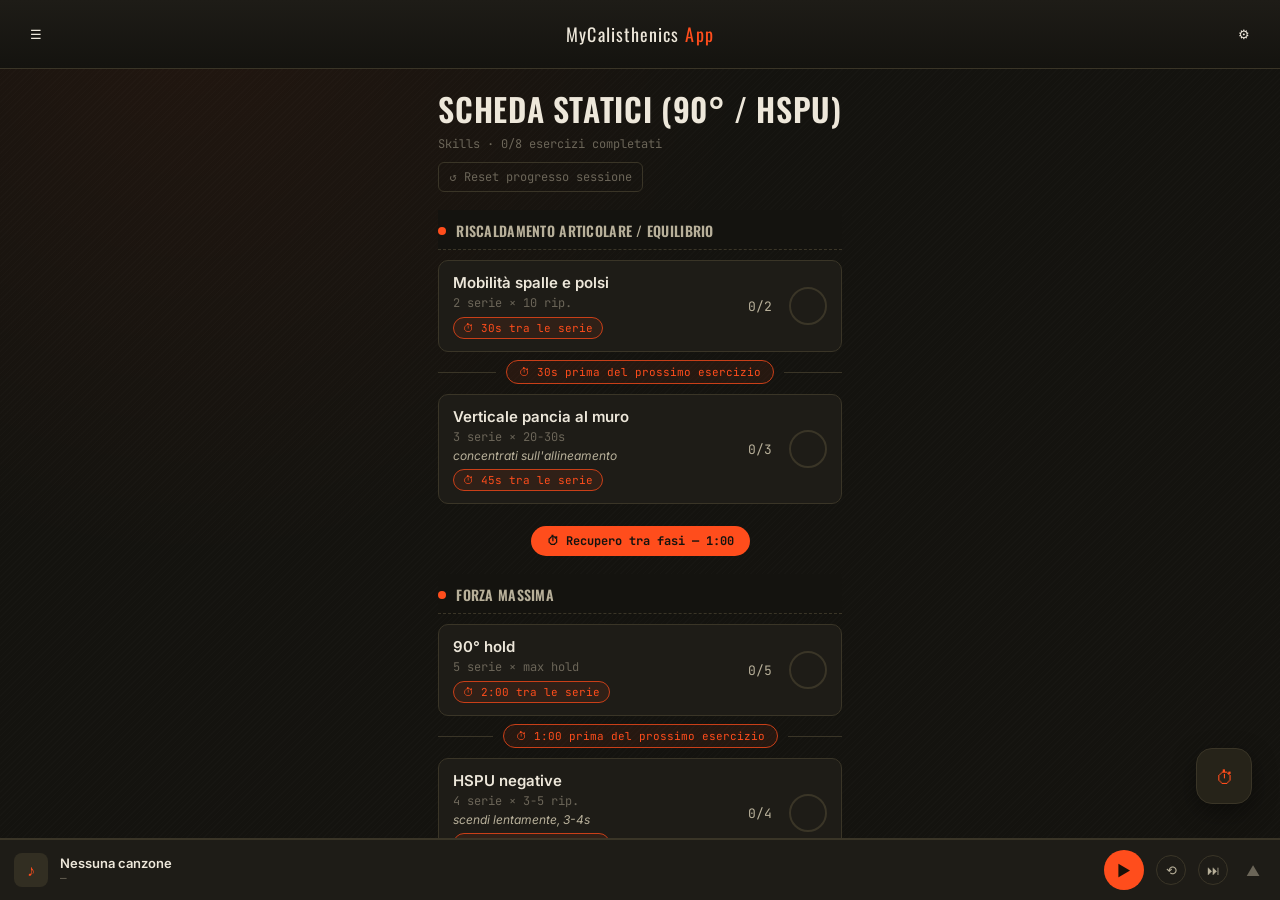
==== index.html @ 00077cb5 "Add files via upload" ====
<!DOCTYPE html>
<html lang="it">
<head>
<meta charset="UTF-8">
<meta name="viewport" content="width=device-width, initial-scale=1, viewport-fit=cover, maximum-scale=1">
<title>MyCalisthenicsApp</title>
<meta name="theme-color" content="#14130f">
<link rel="manifest" href="manifest.json">
<link rel="icon" href="icons/icon-192.png">
<link rel="apple-touch-icon" href="icons/icon-192.png">
<meta name="apple-mobile-web-app-capable" content="yes">
<meta name="apple-mobile-web-app-status-bar-style" content="black-translucent">
<link rel="stylesheet" href="css/style.css">
</head>
<body>
<div id="app">

  <div class="drawer-overlay" id="drawerOverlay"></div>
  <nav class="drawer" id="drawer">
    <div class="drawer-header"><h2>MyCalisthenicsApp</h2></div>
    <div class="nav-tabs" id="navTabs">
      <button class="nav-tab active" data-view="workout">🏋 Allenamento</button>
      <button class="nav-tab" data-view="goals">🎯 Obiettivi</button>
      <button class="nav-tab" data-view="calendar">📅 Calendario</button>
      <button class="nav-tab" data-view="timer">⏱ Timer</button>
      <button class="nav-tab" data-view="journal">📓 Diario</button>
      <button class="nav-tab" data-view="settings">⚙ Impostazioni</button>
    </div>
    <div class="drawer-list" id="drawerList"></div>
    <div style="padding:10px;" id="drawerAddPlanWrap">
      <button class="btn-add" id="drawerAddPlan">+ Nuova scheda</button>
    </div>
  </nav>

  <div class="app-main-col">
    <header class="topbar">
      <button class="icon-btn" id="btnMenu" aria-label="Menu">☰</button>
      <div class="brand" id="topbarTitle">MyCalisthenics<span>App</span></div>
      <button class="icon-btn" id="btnSettings" aria-label="Impostazioni">⚙</button>
    </header>

    <main id="view-workout"></main>

    <main id="view-goals" class="hidden">
      <div class="settings-header"><h1>Obiettivi</h1></div>
      <div class="quote-banner" id="goalsQuoteBanner"></div>
      <div class="settings-section">
        <h2>In corso</h2>
        <div id="goalsActiveList"></div>
      </div>
      <div class="settings-section">
        <h2>Raggiunti</h2>
        <div id="goalsAchievedList"></div>
      </div>
      <button class="btn-add" id="btnAddGoal">+ Nuovo obiettivo</button>
    </main>

    <main id="view-calendar" class="hidden">
      <div class="settings-header"><h1>Calendario</h1></div>
      <div class="cal-nav">
        <button class="icon-btn" id="calPrev">←</button>
        <div class="cal-month-label" id="calMonthLabel"></div>
        <button class="icon-btn" id="calNext">→</button>
      </div>
      <div class="cal-grid" id="calGrid"></div>
      <div class="cal-legend">
        <span><span class="dot" style="background:#ff4d1c"></span>Allenamento</span>
        <span><span class="dot" style="background:#7fb069"></span>Cardio</span>
        <span><span class="dot" style="background:#6b6558"></span>Rest day</span>
        <span><span class="dot" style="background:#5b8dae"></span>Personalizzato</span>
        <span><span class="dot" style="background:#c58bf2"></span>Scadenza obiettivo</span>
        <span><span class="dot" style="background:gold"></span>Obiettivo raggiunto</span>
      </div>
      <div class="settings-section" style="margin-top:20px;">
        <h2>Prossimi giorni programmati</h2>
        <div id="calUpcomingList"></div>
      </div>
    </main>

    <main id="view-journal" class="hidden">
      <div class="settings-header"><h1>Diario</h1></div>
      <button class="btn-add" id="btnAddNote" style="margin-bottom:14px;">+ Nuova nota</button>
      <div id="journalList"></div>
    </main>

    <main id="view-timer" class="hidden">
      <div class="fulltimer">
        <div class="timer-panel">
          <h3>Cronometro</h3>
          <div class="timer-display-big stopwatchDisplayFull">00:00</div>
          <div class="timer-controls-full">
            <button class="timer-start-btn stopwatchStartBtnFull" id="stopwatchStartBtnFull">Avvia</button>
            <button class="timer-reset-btn stopwatchResetBtnFull" id="stopwatchResetBtnFull">Reset</button>
          </div>
          <div class="field beep-interval-field">
            <label>Avviso ogni tot secondi (0 = disattivato)</label>
            <input type="number" id="stopwatchBeepInterval" min="0" placeholder="es. 60 per un circuito EMOM">
          </div>
        </div>

        <div class="timer-panel">
          <h3>Timer</h3>
          <div class="timer-label-full" id="restTimerLabelFull"></div>
          <div class="timer-display-big restTimerDisplayFull">01:00</div>
          <div class="timer-adjust-row big" id="restTimerAdjustFull">
            <button data-adj="-15">-15s</button>
            <button data-adj="-5">-5s</button>
            <button data-adj="5">+5s</button>
            <button data-adj="15">+15s</button>
          </div>
          <div class="timer-controls-full">
            <button class="timer-start-btn restTimerStartBtnFull" id="restTimerStartBtnFull">Avvia</button>
            <button class="timer-reset-btn restTimerResetBtnFull" id="restTimerResetBtnFull">Reset</button>
          </div>
        </div>
      </div>
    </main>

    <main id="view-settings" class="hidden">
      <div class="settings-header"><h1>Impostazioni</h1></div>

      <div class="settings-section">
        <h2>Schede di allenamento</h2>
        <div id="settingsPlansList"></div>
        <button class="btn-add" id="btnAddPlanSettings">+ Aggiungi scheda</button>
      </div>

      <div class="settings-section">
        <h2>Fasi musicali</h2>
        <div id="settingsMusicSectionsList"></div>
        <button class="btn-add" id="btnAddMusicSection">+ Aggiungi fase</button>
      </div>

      <div class="settings-section">
        <h2>Playlist</h2>
        <div id="settingsTracksList"></div>
        <button class="btn-add" id="btnAddTrack">+ Aggiungi canzone</button>
      </div>

      <div class="settings-section">
        <h2>Dati</h2>
        <div class="card-row">
          <div class="r-info">
            <div class="r-title">Esporta backup</div>
            <div class="r-sub">scarica un file con schede, playlist, obiettivi, note e calendario</div>
          </div>
          <button class="icon-mini" id="btnExportBackup">⬇</button>
        </div>
        <div class="card-row">
          <div class="r-info">
            <div class="r-title">Importa e unisci backup</div>
            <div class="r-sub">aggiunge i dati di un backup senza cancellare quelli già presenti</div>
          </div>
          <button class="icon-mini" id="btnImportBackup">⬆</button>
        </div>
        <input type="file" id="importBackupInput" accept="application/json" style="display:none;">
        <div class="card-row">
          <div class="r-info">
            <div class="r-title">Ripristina schede di esempio</div>
            <div class="r-sub">non tocca canzoni, obiettivi, diario o calendario</div>
          </div>
          <button class="icon-mini" id="btnResetPlans">↺</button>
        </div>
      </div>
    </main>
  </div>

  <!-- Floating timer widget -->
  <div class="timer-widget collapsed" id="timerWidget">
    <button class="timer-toggle" id="timerToggleBtn">⏱</button>
    <div class="timer-body">
      <div class="timer-drag-handle" id="timerDragHandle">⠿</div>
      <button class="timer-close" id="timerCloseBtn">✕</button>
      <div class="timer-label" id="timerLabel"></div>
      <div class="timer-mode-switch">
        <button id="modeTimerBtn" class="active mode-timer-btn">Timer</button>
        <button id="modeStopwatchBtn" class="mode-stopwatch-btn">Cronometro</button>
      </div>
      <div class="timer-display" id="timerDisplay">01:00</div>
      <div class="timer-adjust" id="timerAdjustRow">
        <button data-adj="-15">-15s</button>
        <button data-adj="-5">-5s</button>
        <button data-adj="5">+5s</button>
        <button data-adj="15">+15s</button>
      </div>
      <div class="timer-controls">
        <button class="btn-start" id="timerStartBtn">Avvia</button>
        <button class="btn-reset" id="timerResetBtn">Reset</button>
      </div>
    </div>
  </div>

  <!-- Bottom player -->
  <div class="player">
    <div class="playlist-sheet" id="playlistSheet"></div>
    <div class="player-bar">
      <div class="player-note">♪</div>
      <div class="player-meta">
        <div class="player-title" id="playerTitle">Nessuna canzone</div>
        <div class="player-artist" id="playerArtist">—</div>
      </div>
      <button class="player-playpause" id="playerPlayPause">▶</button>
      <button class="player-mini-btn" id="playerRestart" aria-label="Ricomincia">⟲</button>
      <button class="player-mini-btn" id="playerNext" aria-label="Successiva">⏭</button>
      <button class="player-expand" id="playerExpand">▲</button>
    </div>
  </div>

</div>

<!-- Generic bottom sheet for forms -->
<div class="sheet-overlay" id="sheetOverlay">
  <div class="sheet" id="sheetContent"></div>
</div>

<!-- End-of-workout celebration -->
<div class="celebration-overlay" id="celebrationOverlay">
  <div class="confetti-field" id="confettiField"></div>
  <div class="celebration-card">
    <div class="celebration-check">✓</div>
    <h2>Allenamento completato</h2>
    <p class="celebration-quote" id="celebrationQuote"></p>
    <p class="celebration-author" id="celebrationAuthor"></p>
    <button class="btn-primary" id="celebrationCloseBtn">Chiudi</button>
  </div>
</div>

<audio id="audioEl" preload="none"></audio>

<script src="js/app.js"></script>
</body>
</html>
---- css/style.css ----
@import url('https://fonts.googleapis.com/css2?family=Oswald:wght@500;600;700&family=Inter:wght@400;500;600&family=JetBrains+Mono:wght@500;700&display=swap');

/* ===== Design tokens ===== */
:root {
  --bg: #14130f;
  --surface: #1e1c17;
  --surface-2: #262319;
  --surface-3: #322e22;
  --line: #3a3527;
  --chalk: #ede7da;
  --chalk-dim: #b8b09a;
  --iron: #6b6558;
  --accent: #ff4d1c;
  --accent-dim: #c93f18;
  --success: #7fb069;
  --danger: #e15252;

  --font-display: 'Oswald', sans-serif;
  --font-body: 'Inter', sans-serif;
  --font-mono: 'JetBrains Mono', monospace;

  --radius: 10px;
  --safe-bottom: env(safe-area-inset-bottom, 0px);
}

* { box-sizing: border-box; }
html, body {
  margin: 0;
  padding: 0;
  background: var(--bg);
  color: var(--chalk);
  font-family: var(--font-body);
  -webkit-tap-highlight-color: transparent;
  overscroll-behavior-y: none;
}

body {
  background-image:
    radial-gradient(circle at 15% 0%, rgba(255,77,28,0.06), transparent 40%),
    repeating-linear-gradient(135deg, rgba(255,255,255,0.012) 0px, rgba(255,255,255,0.012) 1px, transparent 1px, transparent 4px);
}

h1, h2, h3, h4 { font-family: var(--font-display); font-weight: 600; margin: 0; letter-spacing: 0.02em; text-transform: uppercase; }

button {
  font-family: var(--font-body);
  cursor: pointer;
  border: none;
  background: none;
  color: inherit;
}
button:focus-visible, a:focus-visible, input:focus-visible, select:focus-visible {
  outline: 2px solid var(--accent);
  outline-offset: 2px;
}

::-webkit-scrollbar { width: 6px; height: 6px; }
::-webkit-scrollbar-thumb { background: var(--surface-3); border-radius: 4px; }

.hidden { display: none !important; }

/* ===== App shell ===== */
#app {
  height: 100dvh;
  display: flex;
  flex-direction: column;
  position: relative;
  overflow: hidden;
}

.app-main-col {
  flex: 1;
  display: flex;
  flex-direction: column;
  min-height: 0; /* required so children with overflow:auto can actually scroll inside a flex column */
  min-width: 0;
}

.topbar {
  display: flex;
  align-items: center;
  justify-content: space-between;
  padding: 14px 16px;
  background: linear-gradient(180deg, var(--surface), var(--bg));
  border-bottom: 1px solid var(--line);
  flex-shrink: 0;
  z-index: 20;
}
.topbar .icon-btn { width: 40px; height: 40px; display: grid; place-items: center; border-radius: 8px; }
.topbar .icon-btn:active { background: var(--surface-2); }
.topbar .brand {
  font-family: var(--font-display);
  font-size: 18px;
  letter-spacing: 0.06em;
  display: flex;
  align-items: baseline;
  gap: 6px;
}
.topbar .brand span { color: var(--accent); }

/* ===== Drawer (workout plan list) ===== */
.drawer-overlay {
  position: fixed; inset: 0; background: rgba(0,0,0,0.55);
  z-index: 30; opacity: 0; pointer-events: none; transition: opacity .25s ease;
}
.drawer-overlay.open { opacity: 1; pointer-events: auto; }

.drawer {
  position: fixed; top: 0; left: 0; bottom: 0; width: min(82vw, 320px);
  background: var(--surface); border-right: 1px solid var(--line);
  z-index: 31; transform: translateX(-105%); transition: transform .25s ease;
  display: flex; flex-direction: column;
  padding-top: env(safe-area-inset-top, 0px);
}
.drawer.open { transform: translateX(0); }
.drawer-header { padding: 18px 16px 10px; border-bottom: 1px solid var(--line); }
.drawer-header h2 { font-size: 15px; color: var(--chalk-dim); }
.drawer-list { flex: 1; overflow-y: auto; padding: 8px; }
.drawer-item {
  width: 100%; text-align: left; padding: 14px 12px; border-radius: var(--radius);
  font-family: var(--font-display); font-size: 16px; letter-spacing: 0.02em;
  display: flex; justify-content: space-between; align-items: center;
  color: var(--chalk-dim);
}
.drawer-item.active { background: var(--surface-2); color: var(--chalk); border-left: 3px solid var(--accent); }
.drawer-item:active { background: var(--surface-2); }
.drawer-item small { font-family: var(--font-mono); font-size: 11px; color: var(--iron); text-transform: none; }

/* ===== Main scroll area ===== */
main#view-workout {
  flex: 1; min-height: 0; overflow-y: auto; padding: 16px 16px 140px;
}

.empty-state { text-align: center; padding: 60px 20px; color: var(--iron); }
.empty-state h3 { color: var(--chalk-dim); margin-bottom: 8px; }

.plan-title-block { margin-bottom: 18px; }
.plan-title-block h1 { font-size: 26px; }
.plan-title-block .plan-meta { font-family: var(--font-mono); font-size: 12px; color: var(--iron); margin-top: 4px; }
.plan-reset-btn {
  margin-top: 10px; font-size: 12px; font-family: var(--font-mono);
  color: var(--iron); border: 1px solid var(--line); padding: 6px 10px; border-radius: 6px;
}
.plan-reset-btn:active { color: var(--danger); border-color: var(--danger); }

.phase {
  margin-bottom: 22px;
}
.phase-header {
  position: sticky; top: -1px; z-index: 5;
  background: var(--bg);
  padding: 10px 0 8px;
  display: flex; align-items: center; gap: 10px;
  border-bottom: 1px dashed var(--line);
  margin-bottom: 10px;
}
.phase-header::before {
  content: ''; width: 8px; height: 8px; border-radius: 50%; background: var(--accent); flex-shrink: 0;
}
.phase-header h2 { font-size: 14px; color: var(--chalk-dim); }

.exercise {
  background: var(--surface);
  border: 1px solid var(--line);
  border-radius: var(--radius);
  padding: 12px 14px;
  margin-bottom: 8px;
  display: flex;
  align-items: center;
  gap: 12px;
  transition: background .2s ease, border-color .2s ease;
}
.exercise.done {
  border-color: var(--success);
  background: linear-gradient(90deg, rgba(127,176,105,0.12), var(--surface) 30%);
}
.exercise-info { flex: 1; min-width: 0; }
.exercise-name { font-weight: 600; font-size: 15px; }
.exercise-detail { font-family: var(--font-mono); font-size: 12px; color: var(--iron); margin-top: 3px; }
.exercise-next-target { font-size: 13px; color: var(--accent); margin-top: 4px; font-family: var(--font-mono); }
.exercise-next-target strong { font-size: 15px; }
.exercise-note { font-size: 12px; color: var(--chalk-dim); margin-top: 3px; font-style: italic; }

.exercise-progress {
  font-family: var(--font-mono); font-size: 13px; color: var(--chalk-dim);
  min-width: 34px; text-align: center;
}
.exercise-check {
  width: 38px; height: 38px; border-radius: 50%; border: 2px solid var(--line);
  display: grid; place-items: center; flex-shrink: 0; font-size: 16px; color: var(--iron);
}
.exercise.done .exercise-check { border-color: var(--success); color: var(--success); background: rgba(127,176,105,0.15); }

.rest-chip {
  display: inline-flex; align-items: center; gap: 5px;
  font-family: var(--font-mono); font-size: 11px; color: var(--accent);
  border: 1px solid var(--accent-dim); border-radius: 20px; padding: 3px 9px;
  margin-top: 6px; background: rgba(255,77,28,0.08);
}

/* ===== Floating timer widget ===== */
.timer-widget {
  position: fixed; right: 14px; bottom: calc(96px + var(--safe-bottom));
  z-index: 25;
  background: var(--surface-2); border: 1px solid var(--line);
  border-radius: 16px; box-shadow: 0 8px 24px rgba(0,0,0,0.4);
  overflow: hidden; transition: width .25s ease, height .25s ease;
}
.timer-widget.collapsed { width: 56px; height: 56px; }
.timer-widget.expanded { width: 220px; }

.timer-toggle {
  width: 56px; height: 56px; display: grid; place-items: center;
  font-family: var(--font-mono); font-size: 18px; color: var(--accent); flex-shrink: 0;
  touch-action: none; cursor: grab;
}
.timer-widget.expanded .timer-toggle { display: none; }

.timer-body { display: none; padding: 22px 14px 12px; position: relative; }
.timer-widget.expanded .timer-body { display: block; }

.timer-drag-handle {
  position: absolute; top: 0; left: 0; right: 0; height: 20px;
  display: flex; align-items: center; justify-content: center;
  color: var(--iron); font-size: 12px; letter-spacing: 2px;
  touch-action: none; cursor: grab;
}
.timer-drag-handle:active { color: var(--accent); cursor: grabbing; }

.timer-mode-switch { display: flex; gap: 6px; margin-bottom: 10px; }
.timer-mode-switch button {
  flex: 1; font-size: 10px; font-family: var(--font-mono); text-transform: uppercase;
  padding: 5px 0; border-radius: 6px; color: var(--iron); border: 1px solid var(--line);
}
.timer-mode-switch button.active { color: var(--accent); border-color: var(--accent-dim); }

.timer-display {
  font-family: var(--font-mono); font-size: 36px; font-weight: 700; text-align: center;
  letter-spacing: 0.03em; color: var(--chalk); text-shadow: 0 0 12px rgba(255,77,28,0.35);
  margin-bottom: 10px; font-variant-numeric: tabular-nums;
}
.timer-adjust { display: flex; justify-content: center; gap: 8px; margin-bottom: 10px; }
.timer-adjust button {
  font-family: var(--font-mono); font-size: 11px; color: var(--chalk-dim);
  border: 1px solid var(--line); border-radius: 6px; padding: 4px 8px;
}
.timer-controls { display: flex; gap: 8px; }
.timer-controls button {
  flex: 1; padding: 8px 0; border-radius: 8px; font-family: var(--font-mono); font-size: 12px;
}
.timer-controls .btn-start { background: var(--accent); color: #1a1108; font-weight: 700; }
.timer-controls .btn-reset { border: 1px solid var(--line); color: var(--chalk-dim); }
.timer-close { position: absolute; top: 3px; right: 8px; color: var(--iron); font-size: 14px; z-index: 2; }

/* ===== Bottom mini player ===== */
.player {
  position: fixed; left: 0; right: 0; bottom: 0; z-index: 22;
  background: var(--surface); border-top: 1px solid var(--line);
  padding-bottom: var(--safe-bottom);
}
.player-bar {
  display: flex; align-items: center; gap: 12px; padding: 10px 14px;
}
.player-note { width: 34px; height: 34px; border-radius: 8px; background: var(--surface-3); display: grid; place-items: center; color: var(--accent); flex-shrink: 0; }
.player-meta { flex: 1; min-width: 0; }
.player-title { font-size: 13px; font-weight: 600; white-space: nowrap; overflow: hidden; text-overflow: ellipsis; }
.player-artist { font-size: 11px; color: var(--iron); white-space: nowrap; overflow: hidden; text-overflow: ellipsis; font-family: var(--font-mono); }
.player-playpause {
  width: 40px; height: 40px; border-radius: 50%; background: var(--accent); color: #1a1108;
  display: grid; place-items: center; font-size: 15px; flex-shrink: 0;
}
.player-mini-btn {
  width: 30px; height: 30px; border-radius: 50%; border: 1px solid var(--line); color: var(--chalk-dim);
  display: grid; place-items: center; font-size: 13px; flex-shrink: 0;
}
.player-mini-btn:active { border-color: var(--accent); color: var(--accent); }
.player-expand { color: var(--iron); font-size: 14px; padding: 6px; flex-shrink: 0; }

.playlist-sheet {
  max-height: 0; overflow-y: auto; transition: max-height .3s ease;
  border-top: 1px solid var(--line);
}
.playlist-sheet.open { max-height: 46vh; }
.playlist-category { padding: 10px 14px 4px; font-family: var(--font-mono); font-size: 11px; color: var(--accent); text-transform: uppercase; letter-spacing: 0.04em; }
.playlist-track {
  display: flex; align-items: center; gap: 10px; padding: 9px 14px;
}
.playlist-track.playing { background: var(--surface-2); }
.playlist-track .t-info { flex: 1; min-width: 0; }
.playlist-track .t-title { font-size: 13px; }
.playlist-track .t-artist { font-size: 11px; color: var(--iron); font-family: var(--font-mono); }
.playlist-track .t-bpm { font-family: var(--font-mono); font-size: 11px; color: var(--iron); flex-shrink: 0; }
.playlist-track.no-audio { opacity: 0.4; }
.playlist-empty { padding: 20px 14px; color: var(--iron); font-size: 13px; text-align: center; }

/* ===== Settings view ===== */
main#view-goals, main#view-calendar, main#view-journal, main#view-settings {
  flex: 1; min-height: 0; overflow-y: auto; padding: 16px 16px 40px;
}
main#view-timer {
  flex: 1; min-height: 0; overflow-y: auto; padding: 16px;
  display: flex; align-items: flex-start; justify-content: center;
}
.fulltimer { width: 100%; max-width: 420px; padding: 8px 0 24px; }
.timer-panel {
  background: var(--surface); border: 1px solid var(--line); border-radius: 16px;
  padding: 22px 18px; margin-bottom: 18px; text-align: center;
}
.timer-panel h3 {
  font-size: 13px; color: var(--iron); letter-spacing: 0.08em; margin-bottom: 16px;
}
.beep-interval-field { margin-top: 16px; text-align: left; }
.timer-label-full { font-family: var(--font-mono); font-size: 13px; color: var(--accent); min-height: 18px; margin-bottom: 6px; }
.timer-display-big {
  font-family: var(--font-mono); font-size: 64px; font-weight: 700; letter-spacing: 0.02em;
  color: var(--chalk); text-shadow: 0 0 28px rgba(255,77,28,0.35); margin-bottom: 20px;
  font-variant-numeric: tabular-nums; line-height: 1;
}
.timer-adjust-row.big { display: flex; justify-content: center; gap: 10px; margin-bottom: 20px; flex-wrap: wrap; }
.timer-adjust-row.big button {
  font-family: var(--font-mono); font-size: 13px; color: var(--chalk-dim);
  border: 1px solid var(--line); border-radius: 10px; padding: 8px 14px;
}
.timer-adjust-row.big button:active { border-color: var(--accent); color: var(--accent); }
.timer-controls-full { display: flex; gap: 12px; }
.timer-controls-full button { flex: 1; padding: 14px 0; border-radius: 12px; font-family: var(--font-mono); font-size: 14px; font-weight: 700; }
.timer-controls-full .timer-start-btn { background: var(--accent); color: #1a1108; }
.timer-controls-full .timer-reset-btn { border: 1px solid var(--line); color: var(--chalk-dim); }
.settings-header { display: flex; align-items: center; gap: 10px; margin-bottom: 18px; }
.settings-header h1 { font-size: 22px; }
.settings-section { margin-bottom: 26px; }
.settings-section h2 { font-size: 13px; color: var(--iron); margin-bottom: 10px; letter-spacing: 0.06em; }

.card-row {
  background: var(--surface); border: 1px solid var(--line); border-radius: var(--radius);
  padding: 12px 14px; margin-bottom: 8px; display: flex; align-items: center; gap: 10px;
}
.card-row .r-info { flex: 1; min-width: 0; }
.card-row .r-title { font-weight: 600; font-size: 14px; }
.card-row .r-sub { font-size: 11px; color: var(--iron); font-family: var(--font-mono); margin-top: 2px; }
.card-row .r-actions { display: flex; gap: 6px; flex-shrink: 0; }
.icon-mini {
  width: 30px; height: 30px; border-radius: 7px; display: grid; place-items: center;
  border: 1px solid var(--line); color: var(--chalk-dim); font-size: 13px; flex-shrink: 0;
}
.icon-mini.danger:active { border-color: var(--danger); color: var(--danger); }
.icon-mini:active { background: var(--surface-2); }

.btn-add {
  width: 100%; padding: 12px; border: 1px dashed var(--line); border-radius: var(--radius);
  color: var(--accent); font-family: var(--font-mono); font-size: 12px; text-transform: uppercase; letter-spacing: 0.04em;
}
.btn-add:active { background: var(--surface-2); }
.playlist-total {
  font-family: var(--font-mono); font-size: 11.5px; color: var(--iron);
  padding: 2px 2px 10px;
}

/* Modal / form sheet */
.sheet-overlay {
  position: fixed; inset: 0; background: rgba(0,0,0,0.6); z-index: 40;
  display: flex; align-items: flex-end; opacity: 0; pointer-events: none; transition: opacity .2s ease;
}
.sheet-overlay.open { opacity: 1; pointer-events: auto; }
.sheet {
  background: var(--surface); width: 100%; max-height: 88vh; overflow-y: auto;
  border-radius: 18px 18px 0 0; padding: 18px 18px calc(24px + var(--safe-bottom));
  transform: translateY(20px); transition: transform .2s ease;
}
.sheet-overlay.open .sheet { transform: translateY(0); }
.sheet h3 { font-size: 16px; margin-bottom: 14px; }
.field { margin-bottom: 12px; }
.field label { display: block; font-size: 11px; color: var(--iron); font-family: var(--font-mono); margin-bottom: 5px; text-transform: uppercase; }
.field input, .field select, .field textarea {
  width: 100%; background: var(--surface-2); border: 1px solid var(--line); border-radius: 8px;
  padding: 10px 12px; color: var(--chalk); font-family: var(--font-body); font-size: 14px;
}
.field textarea { resize: vertical; min-height: 60px; }
.field-row { display: flex; gap: 8px; }
.field-row .field { flex: 1; }
.sheet-actions { display: flex; gap: 10px; margin-top: 16px; }
.sheet-actions button { flex: 1; padding: 12px; border-radius: 8px; font-weight: 600; font-size: 13px; }
.btn-primary { background: var(--accent); color: #1a1108; }
.btn-secondary { border: 1px solid var(--line); color: var(--chalk-dim); }

.subblock { border: 1px solid var(--line); border-radius: 10px; padding: 10px; margin-bottom: 10px; background: var(--surface-2); }
.gen-btns-row { display: flex; gap: 6px; margin-bottom: 8px; }
.mini-gen-btn {
  flex: 1; font-size: 11px; font-family: var(--font-mono); color: var(--accent);
  border: 1px solid var(--accent-dim); border-radius: 8px; padding: 8px 4px; background: rgba(255,77,28,0.08);
}
.mini-gen-btn:active { background: rgba(255,77,28,0.18); }
.gen-hint { font-size: 11px; color: var(--iron); line-height: 1.4; margin-bottom: 10px; }
.subblock-header { display: flex; justify-content: space-between; align-items: center; margin-bottom: 8px; }
.subblock-header span { font-size: 12px; color: var(--chalk-dim); font-family: var(--font-mono); }
.mini-remove { color: var(--danger); font-size: 12px; }

.file-drop {
  border: 1px dashed var(--line); border-radius: 8px; padding: 10px; text-align: center;
  font-size: 12px; color: var(--iron); font-family: var(--font-mono);
}
.file-drop.has-file { color: var(--success); border-color: var(--success); }

/* ===== Responsive: tablet / desktop =====
   The drawer stays an overlay (opened/closed with the ☰ button) at every
   screen size, so it can always be dismissed — only its width and the
   content padding grow on larger screens. */
@media (min-width: 720px) {
  .drawer { width: 320px; }
  main#view-workout, main#view-settings, main#view-goals, main#view-calendar, main#view-journal, main#view-timer {
    padding-left: 32px; padding-right: 32px; max-width: 720px; margin: 0 auto;
  }
  .plan-title-block h1 { font-size: 32px; }
  .timer-widget { right: 28px; }
  .cal-grid { max-width: 520px; margin: 0 auto; }
}

/* ===== Nav tabs (drawer) ===== */
.nav-tabs { display: flex; flex-direction: column; padding: 8px; border-bottom: 1px solid var(--line); }
.nav-tab {
  text-align: left; padding: 10px 12px; border-radius: 8px; font-size: 14px;
  color: var(--chalk-dim); font-family: var(--font-body);
}
.nav-tab.active { background: var(--surface-2); color: var(--accent); font-weight: 600; }
.nav-tab:active { background: var(--surface-2); }

/* Plan group headers in drawer / settings */
.group-header {
  font-family: var(--font-mono); font-size: 10.5px; color: var(--iron); text-transform: uppercase;
  letter-spacing: 0.06em; padding: 10px 10px 4px;
}
.group-header-row {
  display: flex; align-items: center; justify-content: space-between;
  font-family: var(--font-mono); font-size: 10.5px; color: var(--iron); text-transform: uppercase;
  letter-spacing: 0.06em; padding: 10px 10px 4px;
}
.reorder-btns { display: flex; flex-direction: column; gap: 2px; flex-shrink: 0; }
.reorder-btns button { font-size: 10px; color: var(--iron); line-height: 1; padding: 2px 4px; }
.reorder-btns button:active { color: var(--accent); }

/* ===== Transition / phase rest dividers ===== */
.rest-divider {
  display: flex; align-items: center; gap: 10px; margin: 4px 0 10px;
}
.rest-divider .line { flex: 1; height: 1px; background: var(--line); }
.rest-divider button {
  font-family: var(--font-mono); font-size: 11px; color: var(--accent);
  border: 1px solid var(--accent-dim); border-radius: 20px; padding: 4px 12px;
  background: rgba(255,77,28,0.08); white-space: nowrap;
}
.phase-rest-divider {
  margin: 4px 0 18px; text-align: center;
}
.phase-rest-divider button {
  font-family: var(--font-mono); font-size: 12px; color: var(--bg); background: var(--accent);
  border-radius: 20px; padding: 7px 16px; font-weight: 700;
}

/* ===== Goals ===== */
.quote-banner {
  font-family: var(--font-display); font-style: italic; font-size: 14px; color: var(--chalk-dim);
  border-left: 3px solid var(--accent); padding: 8px 12px; margin-bottom: 18px; background: var(--surface);
  border-radius: 0 8px 8px 0;
}
.goal-card {
  background: var(--surface); border: 1px solid var(--line); border-radius: var(--radius);
  padding: 13px 14px; margin-bottom: 10px;
}
.goal-card.achieved { border-color: var(--success); }
.goal-title { font-weight: 600; font-size: 15px; display: flex; justify-content: space-between; gap: 8px; }
.goal-desc { font-size: 13px; color: var(--chalk-dim); margin-top: 4px; }
.goal-dates { font-family: var(--font-mono); font-size: 11px; color: var(--iron); margin-top: 8px; display: flex; gap: 14px; flex-wrap: wrap; }
.goal-actions { display: flex; gap: 6px; margin-top: 10px; }
.goal-actions button {
  font-size: 11px; font-family: var(--font-mono); border-radius: 6px; padding: 6px 10px; border: 1px solid var(--line); color: var(--chalk-dim);
}
.goal-actions .mark-achieved { border-color: var(--success); color: var(--success); }
.badge-achieved { font-size: 10px; font-family: var(--font-mono); color: var(--success); border: 1px solid var(--success); border-radius: 10px; padding: 2px 8px; }

/* ===== Calendar ===== */
.cal-nav { display: flex; align-items: center; justify-content: space-between; margin-bottom: 14px; }
.cal-month-label { font-family: var(--font-display); font-size: 16px; letter-spacing: 0.04em; }
.cal-grid { display: grid; grid-template-columns: repeat(7, 1fr); gap: 4px; }
.cal-dow { font-family: var(--font-mono); font-size: 10px; color: var(--iron); text-align: center; padding-bottom: 4px; }
.cal-day {
  aspect-ratio: 1; border-radius: 8px; border: 1px solid var(--line); background: var(--surface);
  display: flex; flex-direction: column; align-items: center; justify-content: center; gap: 2px;
  font-size: 12px; color: var(--chalk-dim); position: relative; min-width: 0; overflow: hidden;
}
.cal-day.empty { border-color: transparent; background: transparent; }
.cal-day.today { border-color: var(--accent); }
.cal-day .dnum { font-family: var(--font-mono); }
.cal-day .dtag { font-size: 8px; width: 90%; min-width: 0; max-width: 90%; overflow: hidden; text-overflow: ellipsis; white-space: nowrap; text-align: center; border-radius: 4px; padding: 1px 2px; flex-shrink: 1; }
.cal-day.type-plan .dtag { background: rgba(255,77,28,0.18); color: var(--accent); }
.cal-day.type-rest .dtag { background: rgba(107,101,88,0.3); color: var(--chalk-dim); }
.cal-day.type-cardio .dtag { background: rgba(127,176,105,0.18); color: var(--success); }
.cal-day.type-custom .dtag { background: rgba(91,141,174,0.2); color: #5b8dae; }
.cal-day.type-multi .dtag { background: rgba(255,77,28,0.18); color: var(--accent); }
.cal-goal-dots { display: flex; gap: 3px; position: absolute; bottom: 4px; }
.cal-goal-dot { width: 6px; height: 6px; border-radius: 50%; }
.cal-goal-dot.deadline { background: #c58bf2; }
.cal-goal-dot.achieved { background: gold; }
.cal-legend { display: flex; gap: 16px; flex-wrap: wrap; margin: 10px 0 4px; font-size: 11px; color: var(--iron); font-family: var(--font-mono); }
.cal-legend span { display: inline-flex; align-items: center; gap: 5px; }
.cal-legend .dot { width: 8px; height: 8px; border-radius: 50%; display: inline-block; }
.cal-upcoming-row { display: flex; justify-content: space-between; align-items: center; padding: 9px 12px; background: var(--surface); border: 1px solid var(--line); border-radius: 8px; margin-bottom: 6px; font-size: 13px; }
.cal-upcoming-row .date { font-family: var(--font-mono); color: var(--iron); font-size: 11px; }

/* ===== Journal ===== */
.note-card {
  background: var(--surface); border: 1px solid var(--line); border-radius: var(--radius);
  padding: 12px 14px; margin-bottom: 8px;
}
.note-card .n-head { display: flex; justify-content: space-between; align-items: baseline; gap: 8px; }
.note-card .n-title { font-weight: 600; font-size: 14px; }
.note-card .n-date { font-family: var(--font-mono); font-size: 11px; color: var(--iron); flex-shrink: 0; }
.note-card .n-body { font-size: 13px; color: var(--chalk-dim); margin-top: 6px; white-space: pre-wrap; }
.note-card .n-actions { display: flex; gap: 8px; margin-top: 8px; }
.note-card .n-actions button { font-size: 11px; color: var(--iron); font-family: var(--font-mono); }
.note-card .n-actions button:active { color: var(--accent); }

/* ===== Celebration overlay ===== */
.celebration-overlay {
  position: fixed; inset: 0; z-index: 60; background: rgba(10,9,6,0.88);
  display: none; align-items: center; justify-content: center; overflow: hidden;
}
.celebration-overlay.open { display: flex; }
.celebration-card {
  position: relative; z-index: 2; background: var(--surface); border: 1px solid var(--line);
  border-radius: 18px; padding: 32px 26px; text-align: center; max-width: 320px; margin: 0 20px;
  box-shadow: 0 20px 60px rgba(0,0,0,0.5);
}
.celebration-check {
  width: 56px; height: 56px; border-radius: 50%; background: var(--success); color: #10240a;
  font-size: 26px; display: grid; place-items: center; margin: 0 auto 14px;
}
.celebration-card h2 { font-size: 18px; margin-bottom: 14px; }
.celebration-quote { font-family: var(--font-display); font-style: italic; font-size: 16px; color: var(--chalk); line-height: 1.4; }
.celebration-author { font-family: var(--font-mono); font-size: 12px; color: var(--accent); margin-top: 8px; text-transform: uppercase; letter-spacing: 0.05em; }
.celebration-card .btn-primary { margin-top: 20px; padding: 10px 22px; border-radius: 8px; }

.confetti-field { position: absolute; inset: 0; z-index: 1; pointer-events: none; }
.confetti-piece {
  position: absolute; top: -20px; width: 8px; height: 14px; opacity: 0.9;
  animation: confetti-fall linear forwards;
}
@keyframes confetti-fall {
  to { transform: translateY(110vh) rotate(540deg); opacity: 0.4; }
}

.finish-btn {
  width: 100%; margin-top: 6px; padding: 12px; border-radius: 8px; background: var(--surface-3);
  color: var(--chalk-dim); font-family: var(--font-mono); font-size: 12px; border: 1px solid var(--line);
}
.finish-btn:active { border-color: var(--accent); color: var(--accent); }
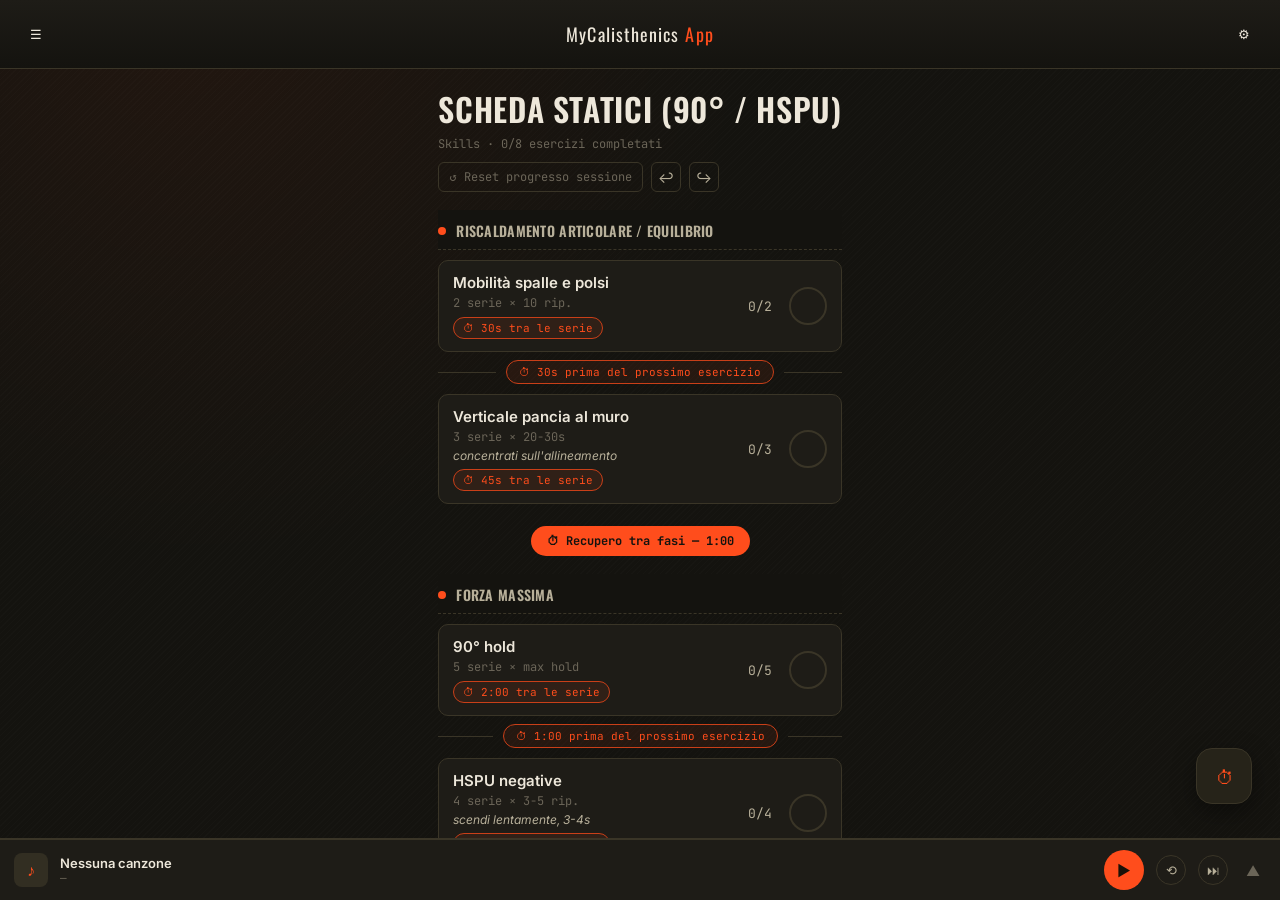
==== commit 158e6a4a: "Add files via upload" ====
--- a/index.html
+++ b/index.html
@@ -24,6 +24,7 @@
       <button class="nav-tab" data-view="calendar">📅 Calendario</button>
       <button class="nav-tab" data-view="timer">⏱ Timer</button>
       <button class="nav-tab" data-view="journal">📓 Diario</button>
+      <button class="nav-tab" data-view="technotes">🧠 Note tecniche</button>
       <button class="nav-tab" data-view="settings">⚙ Impostazioni</button>
     </div>
     <div class="drawer-list" id="drawerList"></div>
@@ -81,6 +82,13 @@
       <div class="settings-header"><h1>Diario</h1></div>
       <button class="btn-add" id="btnAddNote" style="margin-bottom:14px;">+ Nuova nota</button>
       <div id="journalList"></div>
+    </main>
+
+    <main id="view-technotes" class="hidden">
+      <div class="settings-header"><h1>Note tecniche</h1></div>
+      <input type="text" id="techNotesSearch" class="search-bar" placeholder="Cerca per titolo...">
+      <button class="btn-add" id="btnAddTechNote" style="margin:12px 0 14px;">+ Nota tecnica</button>
+      <div id="techNotesList"></div>
     </main>
 
     <main id="view-timer" class="hidden">
@@ -120,9 +128,24 @@
       <div class="settings-header"><h1>Impostazioni</h1></div>
 
       <div class="settings-section">
+        <div class="toggle-row">
+          <div class="r-info">
+            <div class="r-title">Auto-avvia recupero</div>
+            <div class="r-sub">al termine di serie, esercizio o fase, avvia da solo il timer di recupero</div>
+          </div>
+          <button class="toggle-switch" id="autoRestToggle" role="switch" aria-checked="false"><span class="knob"></span></button>
+        </div>
+      </div>
+
+      <div class="settings-section">
         <h2>Schede di allenamento</h2>
         <div id="settingsPlansList"></div>
         <button class="btn-add" id="btnAddPlanSettings">+ Aggiungi scheda</button>
+      </div>
+
+      <div class="settings-section">
+        <h2>Archivio</h2>
+        <div id="settingsArchiveList"></div>
       </div>
 
       <div class="settings-section">
--- a/css/style.css
+++ b/css/style.css
@@ -137,11 +137,17 @@
 .plan-title-block { margin-bottom: 18px; }
 .plan-title-block h1 { font-size: 26px; }
 .plan-title-block .plan-meta { font-family: var(--font-mono); font-size: 12px; color: var(--iron); margin-top: 4px; }
+.workout-toolbar { display: flex; align-items: center; gap: 8px; margin-top: 10px; flex-wrap: wrap; }
 .plan-reset-btn {
-  margin-top: 10px; font-size: 12px; font-family: var(--font-mono);
+  font-size: 12px; font-family: var(--font-mono);
   color: var(--iron); border: 1px solid var(--line); padding: 6px 10px; border-radius: 6px;
 }
 .plan-reset-btn:active { color: var(--danger); border-color: var(--danger); }
+.undo-redo-btn {
+  width: 30px; height: 30px; border-radius: 6px; border: 1px solid var(--line);
+  color: var(--chalk-dim); font-size: 14px; flex-shrink: 0;
+}
+.undo-redo-btn:active { border-color: var(--accent); color: var(--accent); }
 
 .phase {
   margin-bottom: 22px;
@@ -351,6 +357,18 @@
   color: var(--accent); font-family: var(--font-mono); font-size: 12px; text-transform: uppercase; letter-spacing: 0.04em;
 }
 .btn-add:active { background: var(--surface-2); }
+.toggle-row { display: flex; align-items: center; gap: 12px; padding: 4px 2px 10px; }
+.toggle-row .r-info { flex: 1; min-width: 0; }
+.toggle-switch {
+  width: 46px; height: 26px; border-radius: 20px; background: var(--surface-3);
+  border: 1px solid var(--line); position: relative; flex-shrink: 0; transition: background .2s ease;
+}
+.toggle-switch .knob {
+  position: absolute; top: 2px; left: 2px; width: 20px; height: 20px; border-radius: 50%;
+  background: var(--chalk-dim); transition: transform .2s ease, background .2s ease;
+}
+.toggle-switch.on { background: rgba(255,77,28,0.25); border-color: var(--accent-dim); }
+.toggle-switch.on .knob { transform: translateX(20px); background: var(--accent); }
 .playlist-total {
   font-family: var(--font-mono); font-size: 11.5px; color: var(--iron);
   padding: 2px 2px 10px;
@@ -393,6 +411,7 @@
 .gen-hint { font-size: 11px; color: var(--iron); line-height: 1.4; margin-bottom: 10px; }
 .subblock-header { display: flex; justify-content: space-between; align-items: center; margin-bottom: 8px; }
 .subblock-header span { font-size: 12px; color: var(--chalk-dim); font-family: var(--font-mono); }
+.subblock-header-actions { display: flex; align-items: center; gap: 10px; }
 .mini-remove { color: var(--danger); font-size: 12px; }
 
 .file-drop {
@@ -507,6 +526,10 @@
 .cal-upcoming-row .date { font-family: var(--font-mono); color: var(--iron); font-size: 11px; }
 
 /* ===== Journal ===== */
+.search-bar {
+  width: 100%; background: var(--surface); border: 1px solid var(--line); border-radius: 10px;
+  padding: 11px 14px; color: var(--chalk); font-family: var(--font-body); font-size: 14px;
+}
 .note-card {
   background: var(--surface); border: 1px solid var(--line); border-radius: var(--radius);
   padding: 12px 14px; margin-bottom: 8px;
